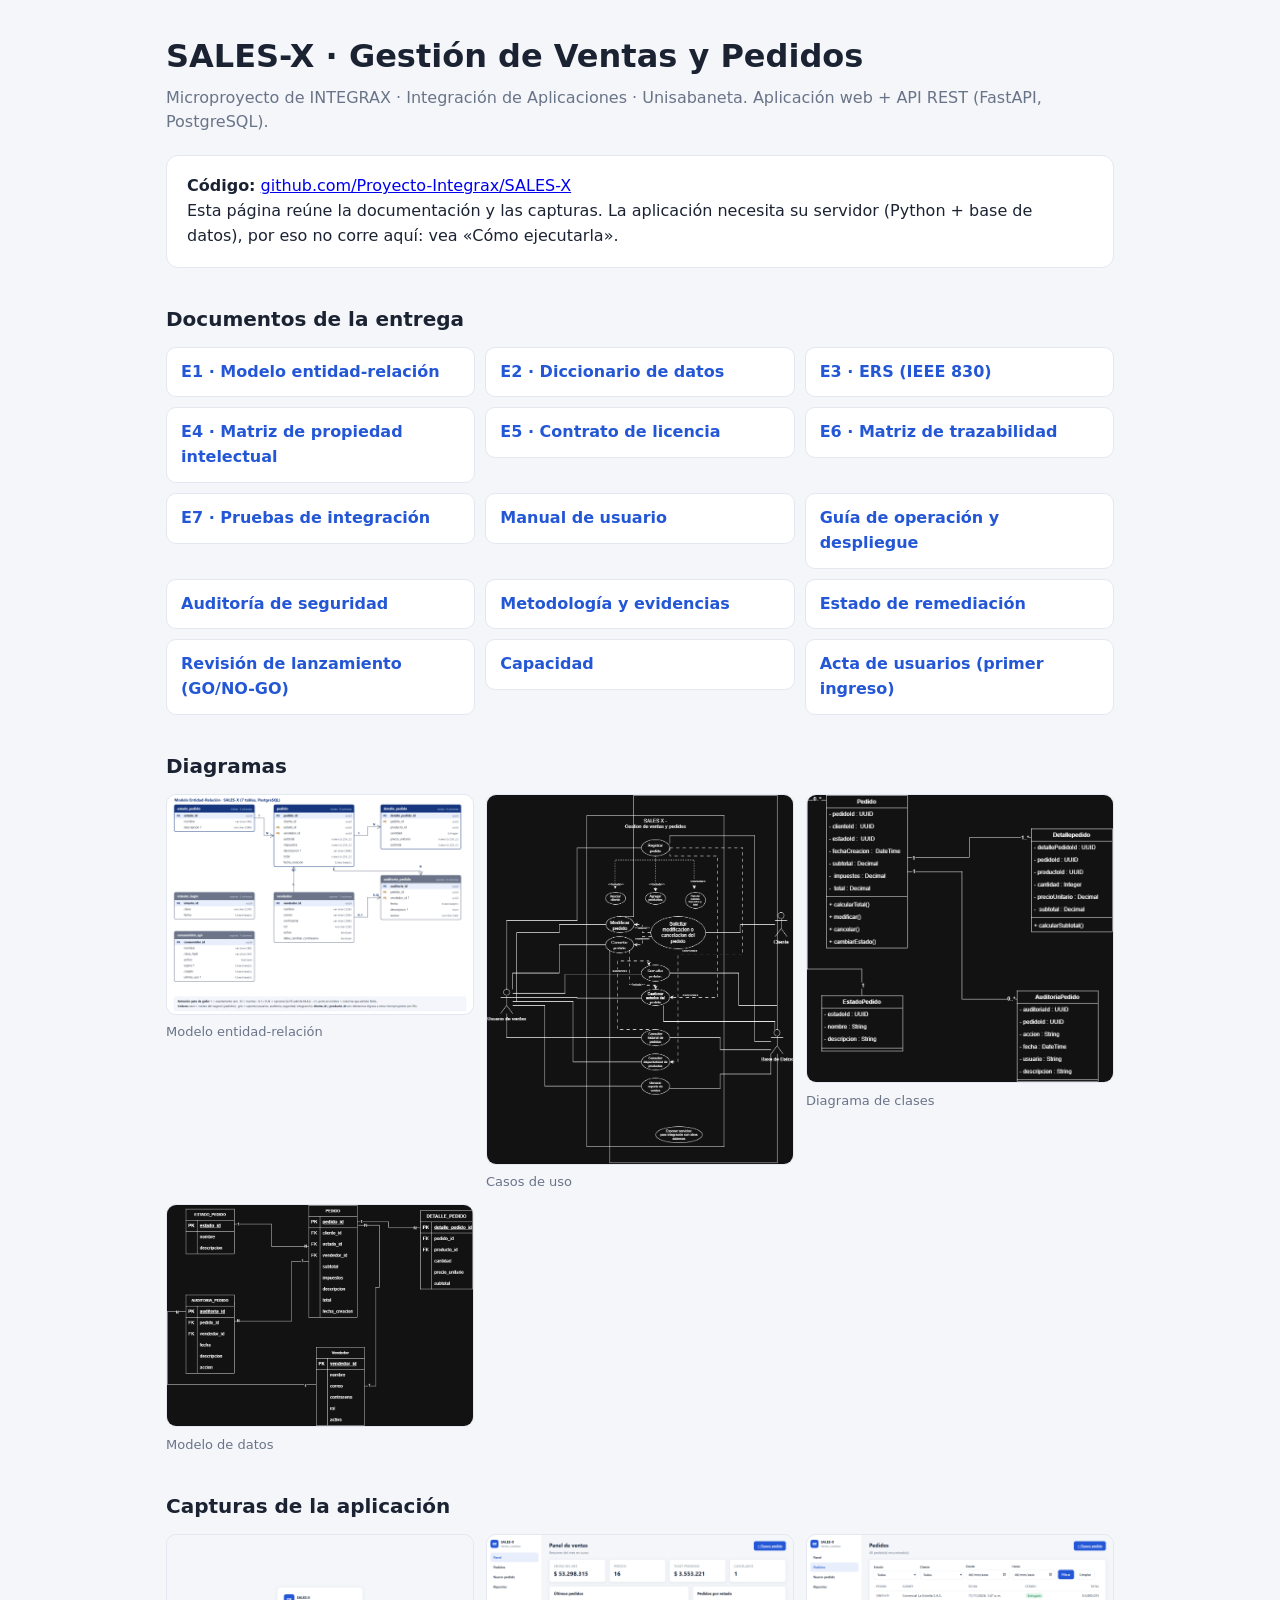
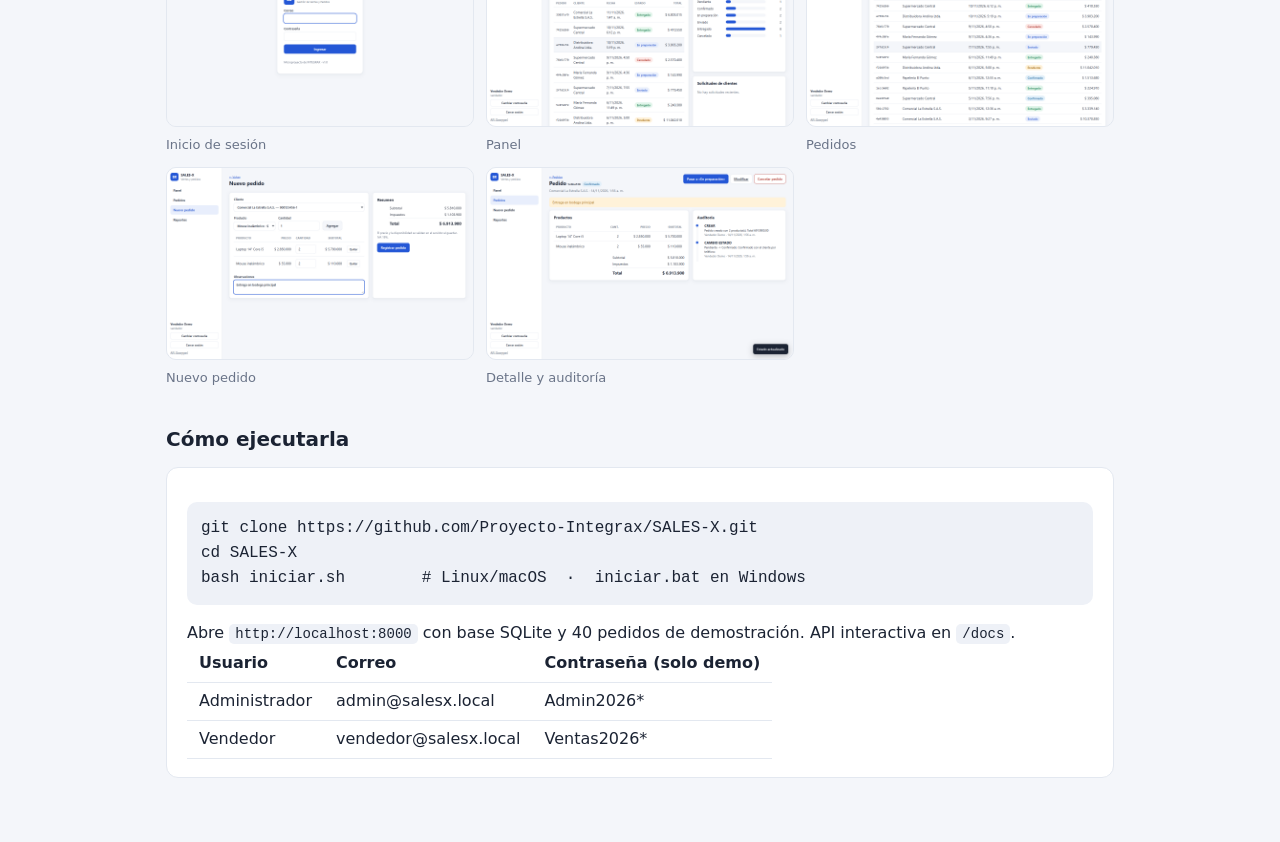
==== docs/index.html @ 5d01f34f "Tablas cliente/producto con FK, UI en modo claro, IDs completos, Go Live y PostgreSQL en Docker; pag" ====
<!doctype html>
<html lang="es">
<head>
<meta charset="utf-8">
<meta name="viewport" content="width=device-width, initial-scale=1">
<title>SALES-X · Entrega</title>
<style>
:root{color-scheme:light;--bg:#f4f6fa;--panel:#fff;--ink:#1b2333;--muted:#6a7488;--line:#e3e8f0;--brand:#2457d6}
*{box-sizing:border-box}body{margin:0;background:var(--bg);color:var(--ink);font:16px/1.55 system-ui,Segoe UI,sans-serif}
main{max-width:980px;margin:0 auto;padding:32px 16px 64px}h1{margin:0 0 4px}h2{margin:36px 0 12px;font-size:20px}
p.sub{color:var(--muted);margin:0 0 20px}.card{background:var(--panel);border:1px solid var(--line);border-radius:12px;padding:18px 20px}
ul.docs{list-style:none;padding:0;margin:0;display:grid;grid-template-columns:repeat(auto-fill,minmax(280px,1fr));gap:10px}
ul.docs a{display:block;background:var(--panel);border:1px solid var(--line);border-radius:10px;padding:12px 14px;color:var(--brand);text-decoration:none;font-weight:600}
ul.docs a:hover{border-color:var(--brand)}.shots{display:grid;grid-template-columns:repeat(auto-fill,minmax(280px,1fr));gap:12px}
.shots img{width:100%;border:1px solid var(--line);border-radius:10px;background:#fff}.shots figcaption{font-size:13px;color:var(--muted)}figure{margin:0}
code{background:#eef1f7;padding:2px 6px;border-radius:5px;font-size:14px}pre{background:#eef1f7;padding:14px;border-radius:10px;overflow:auto}
table{border-collapse:collapse}td,th{padding:6px 12px;border-bottom:1px solid var(--line);text-align:left}
</style>
</head>
<body>
<main>
<h1>SALES-X · Gestión de Ventas y Pedidos</h1>
<p class="sub">Microproyecto de INTEGRAX · Integración de Aplicaciones · Unisabaneta. Aplicación web + API REST (FastAPI, PostgreSQL).</p>

<div class="card">
<strong>Código:</strong> <a href="https://github.com/Proyecto-Integrax/SALES-X">github.com/Proyecto-Integrax/SALES-X</a><br>
Esta página reúne la documentación y las capturas. La aplicación necesita su servidor (Python + base de datos), por eso no corre aquí: vea «Cómo ejecutarla».
</div>

<h2>Documentos de la entrega</h2>
<ul class="docs">
<li><a href="E1_Modelo_Entidad_Relacion.pdf">E1 · Modelo entidad-relación</a></li>
<li><a href="E2_Diccionario_de_Datos.pdf">E2 · Diccionario de datos</a></li>
<li><a href="E3_ERS_IEEE830.pdf">E3 · ERS (IEEE 830)</a></li>
<li><a href="E4_Matriz_Propiedad_Intelectual.pdf">E4 · Matriz de propiedad intelectual</a></li>
<li><a href="E5_Contrato_Licencia_Software.pdf">E5 · Contrato de licencia</a></li>
<li><a href="E6_Matriz_Trazabilidad.pdf">E6 · Matriz de trazabilidad</a></li>
<li><a href="E7_Pruebas_Integracion.pdf">E7 · Pruebas de integración</a></li>
<li><a href="Manual-de-Usuario.pdf">Manual de usuario</a></li>
<li><a href="Guia-de-Operacion-y-Despliegue.pdf">Guía de operación y despliegue</a></li>
<li><a href="01-Informe-Auditoria-Seguridad-SALES-X.pdf">Auditoría de seguridad</a></li>
<li><a href="03-Metodologia-y-Evidencias.pdf">Metodología y evidencias</a></li>
<li><a href="04-Estado-de-Remediacion.pdf">Estado de remediación</a></li>
<li><a href="05-Revision-Lanzamiento-GO-NO-GO.pdf">Revisión de lanzamiento (GO/NO-GO)</a></li>
<li><a href="capacidad.pdf">Capacidad</a></li>
<li><a href="Acta-Usuarios-Primer-Ingreso.pdf">Acta de usuarios (primer ingreso)</a></li>
</ul>

<h2>Diagramas</h2>
<div class="shots">
<figure><img src="diagramas/mer-salesx.png" alt="MER"><figcaption>Modelo entidad-relación</figcaption></figure>
<figure><img src="diagramas/casos-de-uso.png" alt="Casos de uso"><figcaption>Casos de uso</figcaption></figure>
<figure><img src="diagramas/diagrama-de-clases.png" alt="Clases"><figcaption>Diagrama de clases</figcaption></figure>
<figure><img src="diagramas/modelo-de-datos.png" alt="Modelo de datos"><figcaption>Modelo de datos</figcaption></figure>
</div>

<h2>Capturas de la aplicación</h2>
<div class="shots">
<figure><img src="capturas/01-inicio-de-sesion.png" alt="Inicio de sesión"><figcaption>Inicio de sesión</figcaption></figure>
<figure><img src="capturas/02-panel.png" alt="Panel"><figcaption>Panel</figcaption></figure>
<figure><img src="capturas/03-pedidos.png" alt="Pedidos"><figcaption>Pedidos</figcaption></figure>
<figure><img src="capturas/04-nuevo-pedido.png" alt="Nuevo pedido"><figcaption>Nuevo pedido</figcaption></figure>
<figure><img src="capturas/05-detalle-y-auditoria.png" alt="Detalle y auditoría"><figcaption>Detalle y auditoría</figcaption></figure>
</div>

<h2>Cómo ejecutarla</h2>
<div class="card">
<pre>git clone https://github.com/Proyecto-Integrax/SALES-X.git
cd SALES-X
bash iniciar.sh        # Linux/macOS  ·  iniciar.bat en Windows</pre>
Abre <code>http://localhost:8000</code> con base SQLite y 40 pedidos de demostración. API interactiva en <code>/docs</code>.
<table><tr><th>Usuario</th><th>Correo</th><th>Contraseña (solo demo)</th></tr>
<tr><td>Administrador</td><td>admin@salesx.local</td><td>Admin2026*</td></tr>
<tr><td>Vendedor</td><td>vendedor@salesx.local</td><td>Ventas2026*</td></tr></table>
</div>
</main>
</body>
</html>
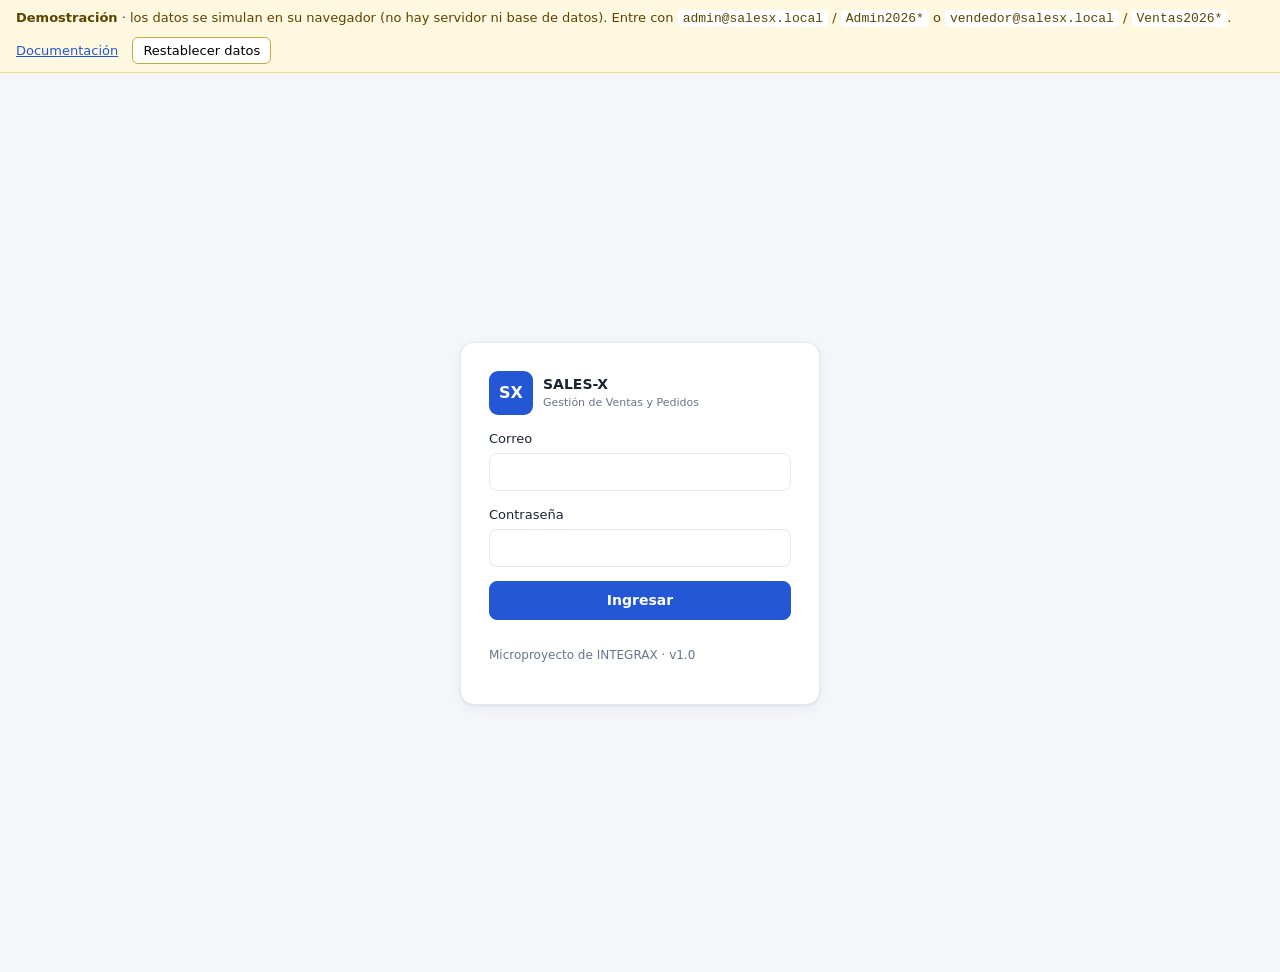
==== commit ac3d63ba: "Demostracion para GitHub Pages: interfaz real con API simulada en el navegador Co-Authored-By: Claud" ====
--- a/docs/index.html
+++ b/docs/index.html
@@ -1,78 +1,48 @@
 <!doctype html>
 <html lang="es">
 <head>
-<meta charset="utf-8">
-<meta name="viewport" content="width=device-width, initial-scale=1">
-<title>SALES-X · Entrega</title>
-<style>
-:root{color-scheme:light;--bg:#f4f6fa;--panel:#fff;--ink:#1b2333;--muted:#6a7488;--line:#e3e8f0;--brand:#2457d6}
-*{box-sizing:border-box}body{margin:0;background:var(--bg);color:var(--ink);font:16px/1.55 system-ui,Segoe UI,sans-serif}
-main{max-width:980px;margin:0 auto;padding:32px 16px 64px}h1{margin:0 0 4px}h2{margin:36px 0 12px;font-size:20px}
-p.sub{color:var(--muted);margin:0 0 20px}.card{background:var(--panel);border:1px solid var(--line);border-radius:12px;padding:18px 20px}
-ul.docs{list-style:none;padding:0;margin:0;display:grid;grid-template-columns:repeat(auto-fill,minmax(280px,1fr));gap:10px}
-ul.docs a{display:block;background:var(--panel);border:1px solid var(--line);border-radius:10px;padding:12px 14px;color:var(--brand);text-decoration:none;font-weight:600}
-ul.docs a:hover{border-color:var(--brand)}.shots{display:grid;grid-template-columns:repeat(auto-fill,minmax(280px,1fr));gap:12px}
-.shots img{width:100%;border:1px solid var(--line);border-radius:10px;background:#fff}.shots figcaption{font-size:13px;color:var(--muted)}figure{margin:0}
-code{background:#eef1f7;padding:2px 6px;border-radius:5px;font-size:14px}pre{background:#eef1f7;padding:14px;border-radius:10px;overflow:auto}
-table{border-collapse:collapse}td,th{padding:6px 12px;border-bottom:1px solid var(--line);text-align:left}
-</style>
+  <meta charset="utf-8">
+  <meta name="viewport" content="width=device-width, initial-scale=1">
+  <title>SALES-X · Gestión de Ventas y Pedidos</title>
+  <link rel="icon" href="data:image/svg+xml,%3Csvg xmlns='http://www.w3.org/2000/svg' viewBox='0 0 32 32'%3E%3Crect width='32' height='32' rx='7' fill='%232457d6'/%3E%3Cpath d='M9 21l5-6 4 4 6-8' stroke='white' stroke-width='3' fill='none' stroke-linecap='round' stroke-linejoin='round'/%3E%3C/svg%3E">
+  <link rel="stylesheet" href="styles.css">
 </head>
 <body>
-<main>
-<h1>SALES-X · Gestión de Ventas y Pedidos</h1>
-<p class="sub">Microproyecto de INTEGRAX · Integración de Aplicaciones · Unisabaneta. Aplicación web + API REST (FastAPI, PostgreSQL).</p>
+  <div id="login" class="login hidden">
+    <form id="login-form" class="login-card" autocomplete="on">
+      <div class="brand brand-lg"><span class="logo">SX</span><div><strong>SALES-X</strong><small>Gestión de Ventas y Pedidos</small></div></div>
+      <label>Correo<input id="l-correo" type="email" required autocomplete="username" autofocus></label>
+      <label>Contraseña<input id="l-pass" type="password" required autocomplete="current-password"></label>
+      <p id="l-error" class="error hidden" role="alert"></p>
+      <button class="btn primary" type="submit">Ingresar</button>
+      <p class="muted small">Microproyecto de INTEGRAX · v1.0</p>
+    </form>
+  </div>
 
-<div class="card">
-<strong>Código:</strong> <a href="https://github.com/Proyecto-Integrax/SALES-X">github.com/Proyecto-Integrax/SALES-X</a><br>
-Esta página reúne la documentación y las capturas. La aplicación necesita su servidor (Python + base de datos), por eso no corre aquí: vea «Cómo ejecutarla».
-</div>
+  <div id="shell" class="shell hidden">
+    <aside class="side">
+      <div class="brand"><span class="logo">SX</span><div><strong>SALES-X</strong><small>Ventas y pedidos</small></div></div>
+      <nav id="nav">
+        <a href="#/dashboard" data-r="dashboard">Panel</a>
+        <a href="#/pedidos" data-r="pedidos">Pedidos</a>
+        <a href="#/nuevo" data-r="nuevo">Nuevo pedido</a>
+        <a href="#/reportes" data-r="reportes">Reportes</a>
+        <a href="#/usuarios" data-r="usuarios" class="admin-only hidden">Usuarios</a>
+      </nav>
+      <div class="side-foot">
+        <div id="who" class="small"></div>
+        <button id="chpw" class="btn ghost small">Cambiar contraseña</button>
+        <button id="logout" class="btn ghost small">Cerrar sesión</button>
+        <a class="small muted" id="lnk-docs" href="documentos.html">Documentación</a>
+      </div>
+    </aside>
+    <main id="view" class="main" tabindex="-1"></main>
+  </div>
 
-<h2>Documentos de la entrega</h2>
-<ul class="docs">
-<li><a href="E1_Modelo_Entidad_Relacion.pdf">E1 · Modelo entidad-relación</a></li>
-<li><a href="E2_Diccionario_de_Datos.pdf">E2 · Diccionario de datos</a></li>
-<li><a href="E3_ERS_IEEE830.pdf">E3 · ERS (IEEE 830)</a></li>
-<li><a href="E4_Matriz_Propiedad_Intelectual.pdf">E4 · Matriz de propiedad intelectual</a></li>
-<li><a href="E5_Contrato_Licencia_Software.pdf">E5 · Contrato de licencia</a></li>
-<li><a href="E6_Matriz_Trazabilidad.pdf">E6 · Matriz de trazabilidad</a></li>
-<li><a href="E7_Pruebas_Integracion.pdf">E7 · Pruebas de integración</a></li>
-<li><a href="Manual-de-Usuario.pdf">Manual de usuario</a></li>
-<li><a href="Guia-de-Operacion-y-Despliegue.pdf">Guía de operación y despliegue</a></li>
-<li><a href="01-Informe-Auditoria-Seguridad-SALES-X.pdf">Auditoría de seguridad</a></li>
-<li><a href="03-Metodologia-y-Evidencias.pdf">Metodología y evidencias</a></li>
-<li><a href="04-Estado-de-Remediacion.pdf">Estado de remediación</a></li>
-<li><a href="05-Revision-Lanzamiento-GO-NO-GO.pdf">Revisión de lanzamiento (GO/NO-GO)</a></li>
-<li><a href="capacidad.pdf">Capacidad</a></li>
-<li><a href="Acta-Usuarios-Primer-Ingreso.pdf">Acta de usuarios (primer ingreso)</a></li>
-</ul>
-
-<h2>Diagramas</h2>
-<div class="shots">
-<figure><img src="diagramas/mer-salesx.png" alt="MER"><figcaption>Modelo entidad-relación</figcaption></figure>
-<figure><img src="diagramas/casos-de-uso.png" alt="Casos de uso"><figcaption>Casos de uso</figcaption></figure>
-<figure><img src="diagramas/diagrama-de-clases.png" alt="Clases"><figcaption>Diagrama de clases</figcaption></figure>
-<figure><img src="diagramas/modelo-de-datos.png" alt="Modelo de datos"><figcaption>Modelo de datos</figcaption></figure>
-</div>
-
-<h2>Capturas de la aplicación</h2>
-<div class="shots">
-<figure><img src="capturas/01-inicio-de-sesion.png" alt="Inicio de sesión"><figcaption>Inicio de sesión</figcaption></figure>
-<figure><img src="capturas/02-panel.png" alt="Panel"><figcaption>Panel</figcaption></figure>
-<figure><img src="capturas/03-pedidos.png" alt="Pedidos"><figcaption>Pedidos</figcaption></figure>
-<figure><img src="capturas/04-nuevo-pedido.png" alt="Nuevo pedido"><figcaption>Nuevo pedido</figcaption></figure>
-<figure><img src="capturas/05-detalle-y-auditoria.png" alt="Detalle y auditoría"><figcaption>Detalle y auditoría</figcaption></figure>
-</div>
-
-<h2>Cómo ejecutarla</h2>
-<div class="card">
-<pre>git clone https://github.com/Proyecto-Integrax/SALES-X.git
-cd SALES-X
-bash iniciar.sh        # Linux/macOS  ·  iniciar.bat en Windows</pre>
-Abre <code>http://localhost:8000</code> con base SQLite y 40 pedidos de demostración. API interactiva en <code>/docs</code>.
-<table><tr><th>Usuario</th><th>Correo</th><th>Contraseña (solo demo)</th></tr>
-<tr><td>Administrador</td><td>admin@salesx.local</td><td>Admin2026*</td></tr>
-<tr><td>Vendedor</td><td>vendedor@salesx.local</td><td>Ventas2026*</td></tr></table>
-</div>
-</main>
+  <dialog id="dlg"><form method="dialog" id="dlg-form"><h3 id="dlg-title"></h3><div id="dlg-body"></div>
+    <div class="dlg-actions"><button class="btn ghost" value="cancel" id="dlg-cancel">Cancelar</button><button class="btn primary" value="ok" id="dlg-ok">Aceptar</button></div></form></dialog>
+  <div id="toast" class="toast hidden" role="status"></div>
+  <script src="demo-api.js"></script>
+  <script src="app.js"></script>
 </body>
 </html>
--- a/docs/styles.css
+++ b/docs/styles.css
@@ -0,0 +1,104 @@
+:root{color-scheme:light;
+  --bg:#f4f6fa;--panel:#fff;--ink:#1b2333;--muted:#6a7488;--line:#e3e8f0;
+  --brand:#2457d6;--brand-ink:#fff;--brand-soft:#e8eefc;
+  --ok:#157f4b;--ok-soft:#e1f5ea;--warn:#a86400;--warn-soft:#fff2d9;--bad:#b3261e;--bad-soft:#fde8e6;--info:#1c6aa8;--info-soft:#e2f0fa;
+  --radius:10px;--shadow:0 1px 2px rgba(20,30,60,.06),0 4px 14px rgba(20,30,60,.05);
+}
+*{box-sizing:border-box}
+html,body{margin:0;height:100%}
+body{font:14px/1.5 system-ui,-apple-system,"Segoe UI",Roboto,sans-serif;background:var(--bg);color:var(--ink)}
+.hidden{display:none!important}
+h1{font-size:22px;margin:0 0 4px}h2{font-size:16px;margin:0 0 12px}h3{margin:0 0 12px}
+.muted{color:var(--muted)}.small{font-size:12px}.right{text-align:right}.mono{font-family:ui-monospace,Consolas,monospace;font-size:12px}
+td.mono,.mono{white-space:nowrap;word-break:keep-all;overflow-wrap:normal}
+a{color:var(--brand)}
+
+.brand{display:flex;gap:10px;align-items:center}
+.brand small{display:block;color:var(--muted);font-size:11px}
+.logo{display:grid;place-items:center;width:34px;height:34px;border-radius:9px;background:var(--brand);color:var(--brand-ink);font-weight:800;font-size:13px}
+.brand-lg .logo{width:44px;height:44px;font-size:16px}
+
+.login{min-height:100%;display:grid;place-items:center;padding:16px}
+.login-card{width:100%;max-width:360px;background:var(--panel);border:1px solid var(--line);border-radius:14px;padding:28px;box-shadow:var(--shadow);display:grid;gap:14px}
+
+.shell{display:grid;grid-template-columns:230px 1fr;min-height:100vh}
+.side{background:var(--panel);border-right:1px solid var(--line);padding:18px 14px;display:flex;flex-direction:column;gap:18px;position:sticky;top:0;height:100vh}
+#nav{display:grid;gap:2px}
+#nav a{padding:9px 12px;border-radius:8px;text-decoration:none;color:var(--ink);font-weight:500}
+#nav a:hover{background:var(--bg)}#nav a.active{background:var(--brand-soft);color:var(--brand)}
+.side-foot{margin-top:auto;display:grid;gap:8px}
+.main{padding:26px 30px;max-width:1280px;width:100%;outline:none}
+.head{display:flex;justify-content:space-between;align-items:flex-start;gap:12px;flex-wrap:wrap;margin-bottom:18px}
+.head p{margin:0}
+
+.card{background:var(--panel);border:1px solid var(--line);border-radius:var(--radius);padding:18px;box-shadow:var(--shadow)}
+.grid{display:grid;gap:16px}.g4{grid-template-columns:repeat(4,1fr)}.g2{grid-template-columns:1fr 1fr}.g3-2{grid-template-columns:3fr 2fr}
+.kpi .label{color:var(--muted);font-size:12px;text-transform:uppercase;letter-spacing:.04em}
+.kpi .value{font-size:24px;font-weight:700;margin-top:4px}
+.mt{margin-top:16px}
+
+label{display:grid;gap:5px;font-weight:500;font-size:13px}
+input,select,textarea{font:inherit;color:var(--ink);background:var(--panel);border:1px solid var(--line);border-radius:8px;padding:8px 10px;width:100%}
+input:focus,select:focus,textarea:focus,.btn:focus-visible,a:focus-visible{outline:2px solid var(--brand);outline-offset:1px}
+.filters{display:grid;grid-template-columns:repeat(auto-fit,minmax(150px,1fr));gap:12px;align-items:end;margin-bottom:14px}
+.btn{font:inherit;font-weight:600;border-radius:8px;padding:8px 14px;border:1px solid var(--line);background:var(--panel);color:var(--ink);cursor:pointer}
+.btn:hover{background:var(--bg)}
+.btn.primary{background:var(--brand);border-color:var(--brand);color:var(--brand-ink)}.btn.primary:hover{filter:brightness(1.08)}
+.btn.danger{color:var(--bad);border-color:var(--bad)}.btn.ghost{background:transparent}
+.btn.small{padding:5px 10px;font-size:12px}.btn:disabled{opacity:.5;cursor:not-allowed}
+.actions{display:flex;gap:8px;flex-wrap:wrap}
+
+table{width:100%;border-collapse:collapse}
+th{font-size:11px;text-transform:uppercase;letter-spacing:.04em;color:var(--muted);text-align:left;padding:8px 10px;border-bottom:1px solid var(--line)}
+td{padding:10px;border-bottom:1px solid var(--line);vertical-align:middle}
+tbody tr:last-child td{border-bottom:0}
+tr.click{cursor:pointer}tr.click:hover{background:var(--bg)}
+.scroll{overflow-x:auto}
+.empty{padding:28px;text-align:center;color:var(--muted)}
+
+.badge{display:inline-block;padding:2px 9px;border-radius:99px;font-size:12px;font-weight:600;background:var(--bg);color:var(--muted);white-space:nowrap}
+.b-Pendiente{background:var(--warn-soft);color:var(--warn)}.b-Confirmado{background:var(--info-soft);color:var(--info)}
+.b-En-preparación{background:var(--brand-soft);color:var(--brand)}.b-Enviado{background:var(--brand-soft);color:var(--brand)}
+.b-Entregado{background:var(--ok-soft);color:var(--ok)}.b-Cancelado{background:var(--bad-soft);color:var(--bad)}
+
+.bars{display:grid;gap:9px}
+.bar-row{display:grid;grid-template-columns:110px 1fr 56px;gap:10px;align-items:center;font-size:13px}
+.bar-track{background:var(--bg);border-radius:6px;height:12px;overflow:hidden}
+.bar-fill{height:100%;background:var(--brand);border-radius:6px;width:0}
+
+.timeline{list-style:none;margin:0;padding:0 0 0 14px;border-left:2px solid var(--line)}
+.timeline li{position:relative;padding:0 0 14px 14px}
+.timeline li::before{content:"";position:absolute;left:-21px;top:5px;width:10px;height:10px;border-radius:50%;background:var(--brand)}
+.timeline li.req::before{background:var(--warn)}
+
+.totals{margin-left:auto;max-width:300px;display:grid;gap:6px}
+.totals div{display:flex;justify-content:space-between}.totals .grand{font-size:17px;font-weight:700;border-top:1px solid var(--line);padding-top:8px}
+.pager{display:flex;justify-content:space-between;align-items:center;margin-top:12px}
+.qty{width:84px}
+.error{color:var(--bad);margin:0}
+.alert{padding:10px 14px;border-radius:8px;background:var(--warn-soft);color:var(--warn);margin-bottom:12px}
+
+dialog{border:1px solid var(--line);border-radius:12px;padding:22px;background:var(--panel);color:var(--ink);width:min(440px,92vw)}
+dialog::backdrop{background:rgba(10,15,25,.5)}
+.dlg-actions{display:flex;justify-content:flex-end;gap:8px;margin-top:16px}
+.toast{position:fixed;right:20px;bottom:20px;background:var(--ink);color:var(--bg);padding:11px 16px;border-radius:9px;box-shadow:0 6px 24px rgba(0,0,0,.25);z-index:50;max-width:360px}
+.toast.err{background:var(--bad);color:#fff}
+
+/* Los hijos de una rejilla no se encogen por debajo de su contenido salvo que se indique min-width:0:
+   sin esto, en pantallas estrechas una tabla ancha empujaba toda la página fuera de la ventana. */
+.grid>*,.main,.card{min-width:0}
+@media (max-width:900px){
+  .shell{grid-template-columns:minmax(0,1fr)}
+  .side{position:static;height:auto;flex-direction:row;flex-wrap:wrap;align-items:center;gap:10px;padding:10px 14px}
+  #nav{display:flex;flex-wrap:wrap;gap:2px}
+  .side-foot{margin:0 0 0 auto;display:flex;flex-wrap:wrap;align-items:center;gap:6px}
+  .main{padding:16px}.g4{grid-template-columns:repeat(2,minmax(0,1fr))}.g2,.g3-2{grid-template-columns:minmax(0,1fr)}
+  .head{flex-direction:column;align-items:stretch}
+}
+@media (max-width:480px){
+  .g4{grid-template-columns:minmax(0,1fr)}
+  .kpi .value{font-size:20px}
+  .login-card{padding:20px}
+  .filters{grid-template-columns:minmax(0,1fr)}
+}
+@media print{.side,.actions,.filters,.toast{display:none!important}.shell{display:block}.card{box-shadow:none}}
